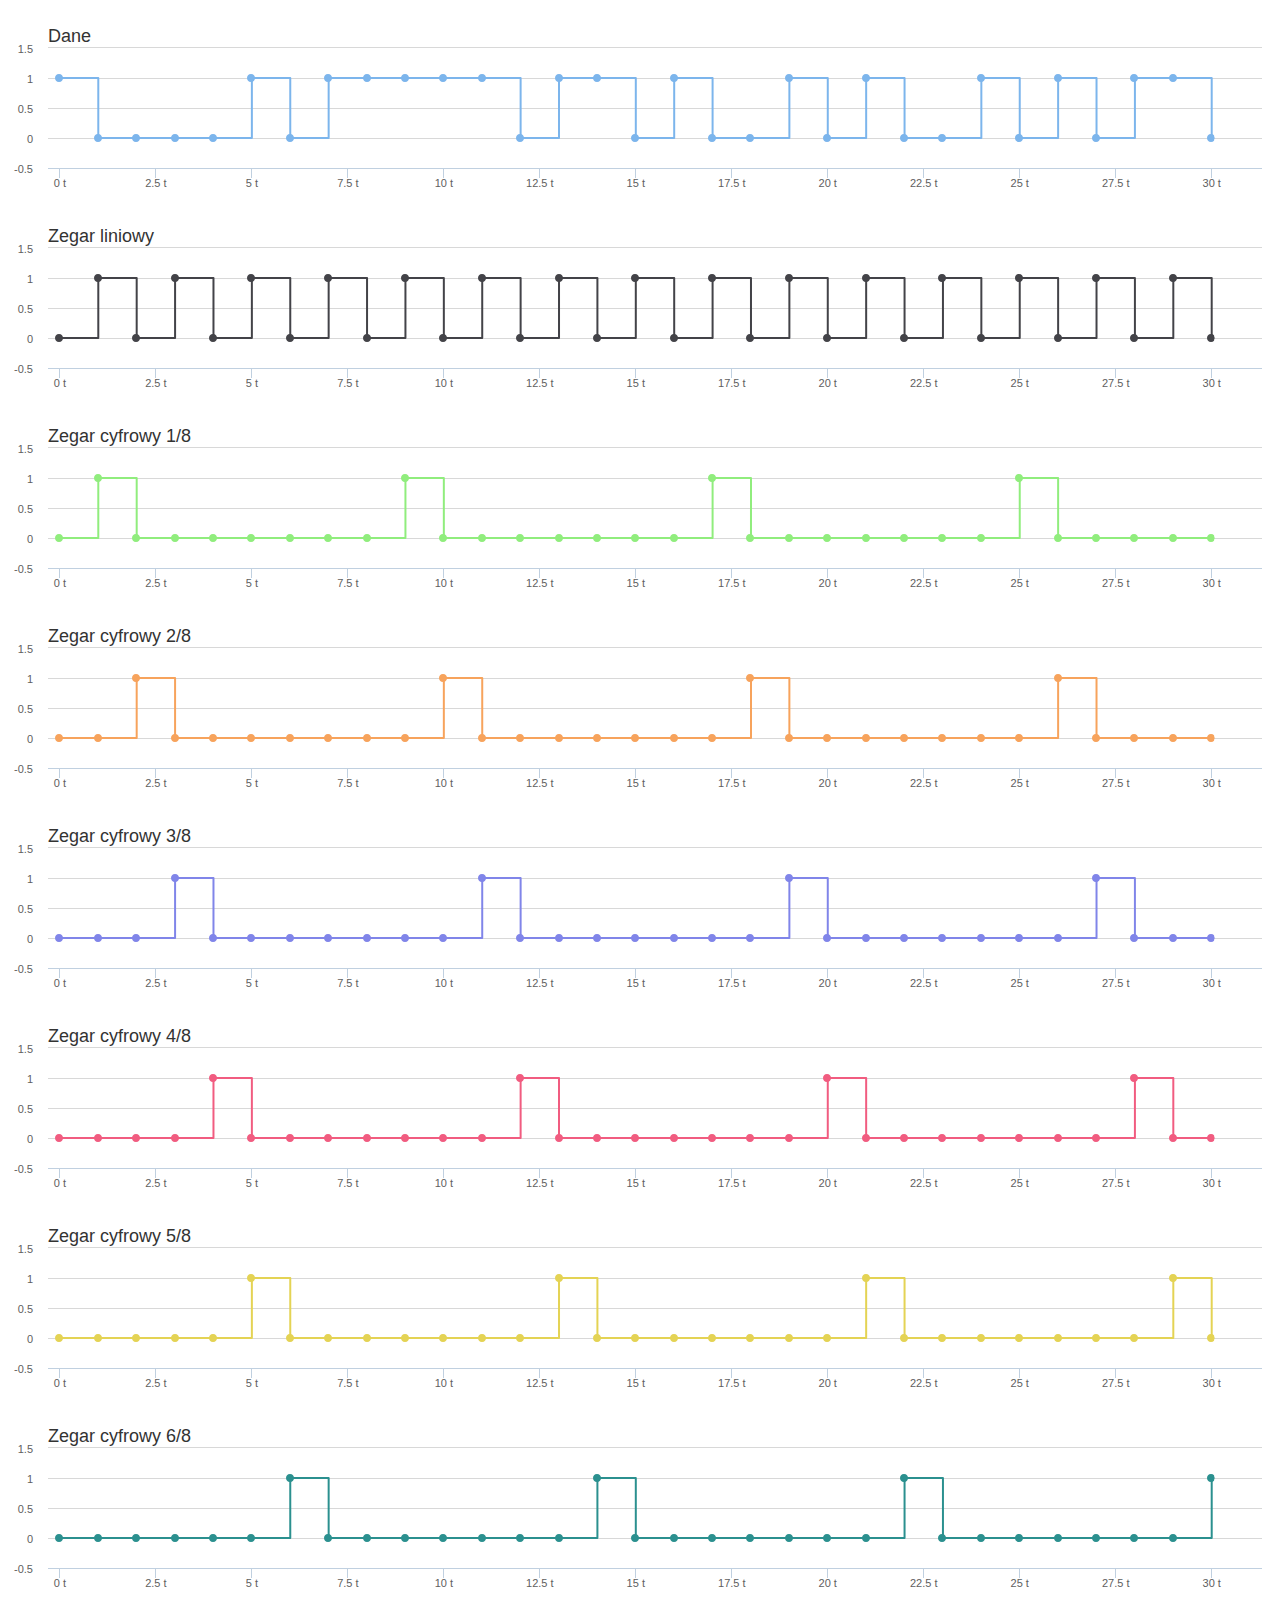
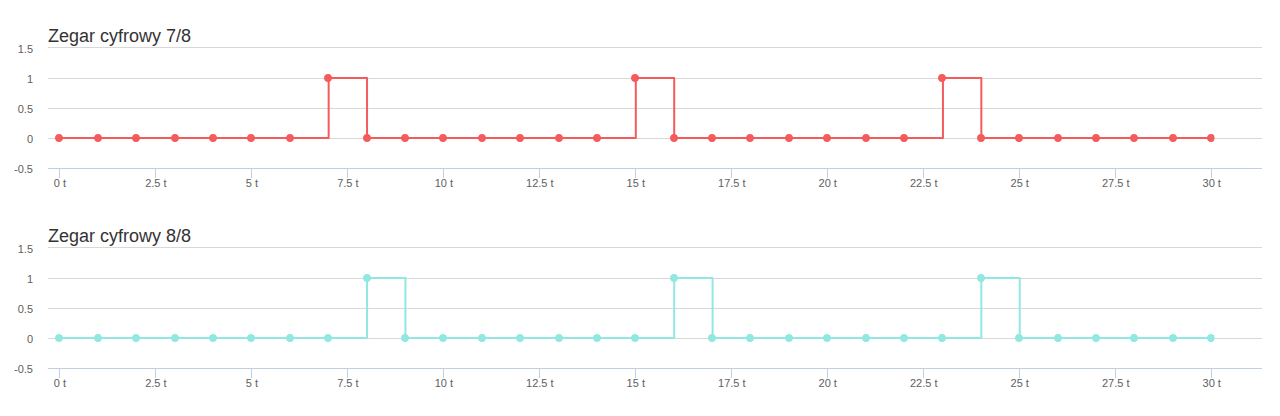
==== index.html @ 9ef0e45f "Działające zegary cyfrowe" ====
<!doctype html>
<html lang="pl">

<head>
	<title>Krotnica PCM</title>
	<meta charset="utf-8" />
	<meta name="viewport" content="width=device-width, initial-scale=1.0" />
	<meta name="msapplication-tap-highlight" content="no" />

	<link rel="stylesheet" href="css/styles.css" />
</head>

<body>

    <div id="container" style="min-width: 100%; height: 100%; margin: 0 auto"></div>

    <script src="js/wtyczki.js"></script>
    <script src="js/highcharts.js"></script>
	<script src="js/skrypty.js"></script>
</body>

</html>
---- css/styles.css ----
/* Generated by less 2.5.1 */
html {
  font-size: 16px;
}
.rickshaw_graph .detail {
  pointer-events: none;
  position: absolute;
  top: 0;
  z-index: 2;
  background: rgba(0, 0, 0, 0.1);
  bottom: 0;
  width: 1px;
  transition: opacity 0.25s linear;
  -moz-transition: opacity 0.25s linear;
  -o-transition: opacity 0.25s linear;
  -webkit-transition: opacity 0.25s linear;
}
.rickshaw_graph .detail.inactive {
  opacity: 0;
}
.rickshaw_graph .detail .item.active {
  opacity: 1;
}
.rickshaw_graph .detail .x_label {
  font-family: Arial, sans-serif;
  border-radius: 3px;
  padding: 6px;
  opacity: 0.5;
  border: 1px solid #e0e0e0;
  font-size: 12px;
  position: absolute;
  background: white;
  white-space: nowrap;
}
.rickshaw_graph .detail .x_label.left {
  left: 0;
}
.rickshaw_graph .detail .x_label.right {
  right: 0;
}
.rickshaw_graph .detail .item {
  position: absolute;
  z-index: 2;
  border-radius: 3px;
  padding: 0.25em;
  font-size: 12px;
  font-family: Arial, sans-serif;
  opacity: 0;
  background: rgba(0, 0, 0, 0.4);
  color: white;
  border: 1px solid rgba(0, 0, 0, 0.4);
  margin-left: 1em;
  margin-right: 1em;
  margin-top: -1em;
  white-space: nowrap;
}
.rickshaw_graph .detail .item.left {
  left: 0;
}
.rickshaw_graph .detail .item.right {
  right: 0;
}
.rickshaw_graph .detail .item.active {
  opacity: 1;
  background: rgba(0, 0, 0, 0.8);
}
.rickshaw_graph .detail .item:after {
  position: absolute;
  display: block;
  width: 0;
  height: 0;
  content: "";
  border: 5px solid transparent;
}
.rickshaw_graph .detail .item.left:after {
  top: 1em;
  left: -5px;
  margin-top: -5px;
  border-right-color: rgba(0, 0, 0, 0.8);
  border-left-width: 0;
}
.rickshaw_graph .detail .item.right:after {
  top: 1em;
  right: -5px;
  margin-top: -5px;
  border-left-color: rgba(0, 0, 0, 0.8);
  border-right-width: 0;
}
.rickshaw_graph .detail .dot {
  width: 4px;
  height: 4px;
  margin-left: -3px;
  margin-top: -3.5px;
  border-radius: 5px;
  position: absolute;
  box-shadow: 0 0 2px rgba(0, 0, 0, 0.6);
  box-sizing: content-box;
  -moz-box-sizing: content-box;
  background: white;
  border-width: 2px;
  border-style: solid;
  display: none;
  background-clip: padding-box;
}
.rickshaw_graph .detail .dot.active {
  display: block;
}
/* graph */
.rickshaw_graph {
  position: relative;
}
.rickshaw_graph svg {
  display: block;
  overflow: hidden;
}
/* ticks */
.rickshaw_graph .x_tick {
  position: absolute;
  top: 0;
  bottom: 0;
  width: 0px;
  border-left: 1px dotted rgba(0, 0, 0, 0.2);
  pointer-events: none;
}
.rickshaw_graph .x_tick .title {
  position: absolute;
  font-size: 12px;
  font-family: Arial, sans-serif;
  opacity: 0.5;
  white-space: nowrap;
  margin-left: 3px;
  bottom: 1px;
}
/* annotations */
.rickshaw_annotation_timeline {
  height: 1px;
  border-top: 1px solid #e0e0e0;
  margin-top: 10px;
  position: relative;
}
.rickshaw_annotation_timeline .annotation {
  position: absolute;
  height: 6px;
  width: 6px;
  margin-left: -2px;
  top: -3px;
  border-radius: 5px;
  background-color: rgba(0, 0, 0, 0.25);
}
.rickshaw_graph .annotation_line {
  position: absolute;
  top: 0;
  bottom: -6px;
  width: 0px;
  border-left: 2px solid rgba(0, 0, 0, 0.3);
  display: none;
}
.rickshaw_graph .annotation_line.active {
  display: block;
}
.rickshaw_graph .annotation_range {
  background: rgba(0, 0, 0, 0.1);
  display: none;
  position: absolute;
  top: 0;
  bottom: -6px;
}
.rickshaw_graph .annotation_range.active {
  display: block;
}
.rickshaw_graph .annotation_range.active.offscreen {
  display: none;
}
.rickshaw_annotation_timeline .annotation .content {
  background: white;
  color: black;
  opacity: 0.9;
  padding: 5px 5px;
  box-shadow: 0 0 2px rgba(0, 0, 0, 0.8);
  border-radius: 3px;
  position: relative;
  z-index: 20;
  font-size: 12px;
  padding: 6px 8px 8px;
  top: 18px;
  left: -11px;
  width: 160px;
  display: none;
  cursor: pointer;
}
.rickshaw_annotation_timeline .annotation .content:before {
  content: "\25b2";
  position: absolute;
  top: -11px;
  color: white;
  text-shadow: 0 -1px 1px rgba(0, 0, 0, 0.8);
}
.rickshaw_annotation_timeline .annotation.active,
.rickshaw_annotation_timeline .annotation:hover {
  background-color: rgba(0, 0, 0, 0.8);
  cursor: none;
}
.rickshaw_annotation_timeline .annotation .content:hover {
  z-index: 50;
}
.rickshaw_annotation_timeline .annotation.active .content {
  display: block;
}
.rickshaw_annotation_timeline .annotation:hover .content {
  display: block;
  z-index: 50;
}
.rickshaw_graph .y_axis,
.rickshaw_graph .x_axis_d3 {
  fill: none;
}
.rickshaw_graph .y_ticks .tick line,
.rickshaw_graph .x_ticks_d3 .tick {
  stroke: rgba(0, 0, 0, 0.16);
  stroke-width: 2px;
  shape-rendering: crisp-edges;
  pointer-events: none;
}
.rickshaw_graph .y_grid .tick,
.rickshaw_graph .x_grid_d3 .tick {
  z-index: -1;
  stroke: rgba(0, 0, 0, 0.2);
  stroke-width: 1px;
  stroke-dasharray: 1 1;
}
.rickshaw_graph .y_grid .tick[data-y-value="0"] {
  stroke-dasharray: 1 0;
}
.rickshaw_graph .y_grid path,
.rickshaw_graph .x_grid_d3 path {
  fill: none;
  stroke: none;
}
.rickshaw_graph .y_ticks path,
.rickshaw_graph .x_ticks_d3 path {
  fill: none;
  stroke: #808080;
}
.rickshaw_graph .y_ticks text,
.rickshaw_graph .x_ticks_d3 text {
  opacity: 0.5;
  font-size: 12px;
  pointer-events: none;
}
.rickshaw_graph .x_tick.glow .title,
.rickshaw_graph .y_ticks.glow text {
  fill: black;
  color: black;
  text-shadow: -1px 1px 0 rgba(255, 255, 255, 0.1), 1px -1px 0 rgba(255, 255, 255, 0.1), 1px 1px 0 rgba(255, 255, 255, 0.1), 0px 1px 0 rgba(255, 255, 255, 0.1), 0px -1px 0 rgba(255, 255, 255, 0.1), 1px 0px 0 rgba(255, 255, 255, 0.1), -1px 0px 0 rgba(255, 255, 255, 0.1), -1px -1px 0 rgba(255, 255, 255, 0.1);
}
.rickshaw_graph .x_tick.inverse .title,
.rickshaw_graph .y_ticks.inverse text {
  fill: white;
  color: white;
  text-shadow: -1px 1px 0 rgba(0, 0, 0, 0.8), 1px -1px 0 rgba(0, 0, 0, 0.8), 1px 1px 0 rgba(0, 0, 0, 0.8), 0px 1px 0 rgba(0, 0, 0, 0.8), 0px -1px 0 rgba(0, 0, 0, 0.8), 1px 0px 0 rgba(0, 0, 0, 0.8), -1px 0px 0 rgba(0, 0, 0, 0.8), -1px -1px 0 rgba(0, 0, 0, 0.8);
}
.rickshaw_legend {
  font-family: Arial;
  font-size: 12px;
  color: white;
  background: #404040;
  display: inline-block;
  padding: 12px 5px;
  border-radius: 2px;
  position: relative;
}
.rickshaw_legend:hover {
  z-index: 10;
}
.rickshaw_legend .swatch {
  width: 10px;
  height: 10px;
  border: 1px solid rgba(0, 0, 0, 0.2);
}
.rickshaw_legend .line {
  clear: both;
  line-height: 140%;
  padding-right: 15px;
}
.rickshaw_legend .line .swatch {
  display: inline-block;
  margin-right: 3px;
  border-radius: 2px;
}
.rickshaw_legend .label {
  margin: 0;
  white-space: nowrap;
  display: inline;
  font-size: inherit;
  background-color: transparent;
  color: inherit;
  font-weight: normal;
  line-height: normal;
  padding: 0px;
  text-shadow: none;
}
.rickshaw_legend .action:hover {
  opacity: 0.6;
}
.rickshaw_legend .action {
  margin-right: 0.2em;
  font-size: 10px;
  opacity: 0.2;
  cursor: pointer;
  font-size: 14px;
}
.rickshaw_legend .line.disabled {
  opacity: 0.4;
}
.rickshaw_legend ul {
  list-style-type: none;
  margin: 0;
  padding: 0;
  margin: 2px;
  cursor: pointer;
}
.rickshaw_legend li {
  padding: 0 0 0 2px;
  min-width: 80px;
  white-space: nowrap;
}
.rickshaw_legend li:hover {
  background: rgba(255, 255, 255, 0.08);
  border-radius: 3px;
}
.rickshaw_legend li:active {
  background: rgba(255, 255, 255, 0.2);
  border-radius: 3px;
}
#chart_container {
  display: inline-block;
  font-family: Arial, Helvetica, sans-serif;
}
#chart {
  float: left;
}
#legend {
  float: left;
  margin-left: 15px;
}
#offset_form {
  float: left;
  margin: 2em 0 0 15px;
  font-size: 13px;
}
#y_axis {
  float: left;
  width: 40px;
}
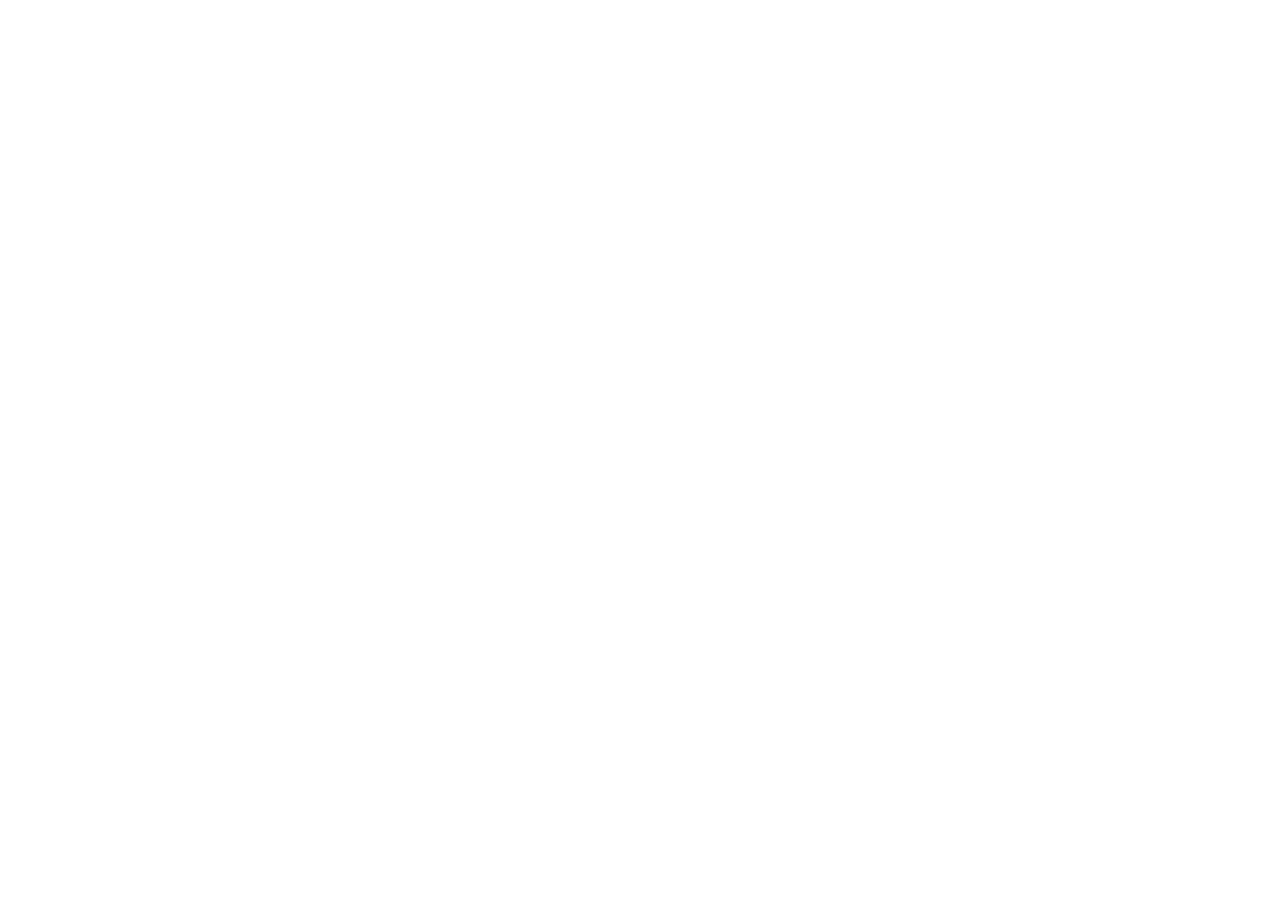
==== commit e41ee6be: "Próba z highstock i scrollbarem" ====
--- a/index.html
+++ b/index.html
@@ -15,7 +15,8 @@
     <div id="container" style="min-width: 100%; height: 100%; margin: 0 auto"></div>
 
     <script src="js/wtyczki.js"></script>
-    <script src="js/highcharts.js"></script>
+    <script src="http://code.highcharts.com/stock/1.2/highstock.js"></script>
+<!--    <script src="js/highcharts.js"></script>-->
 	<script src="js/skrypty.js"></script>
 </body>
 
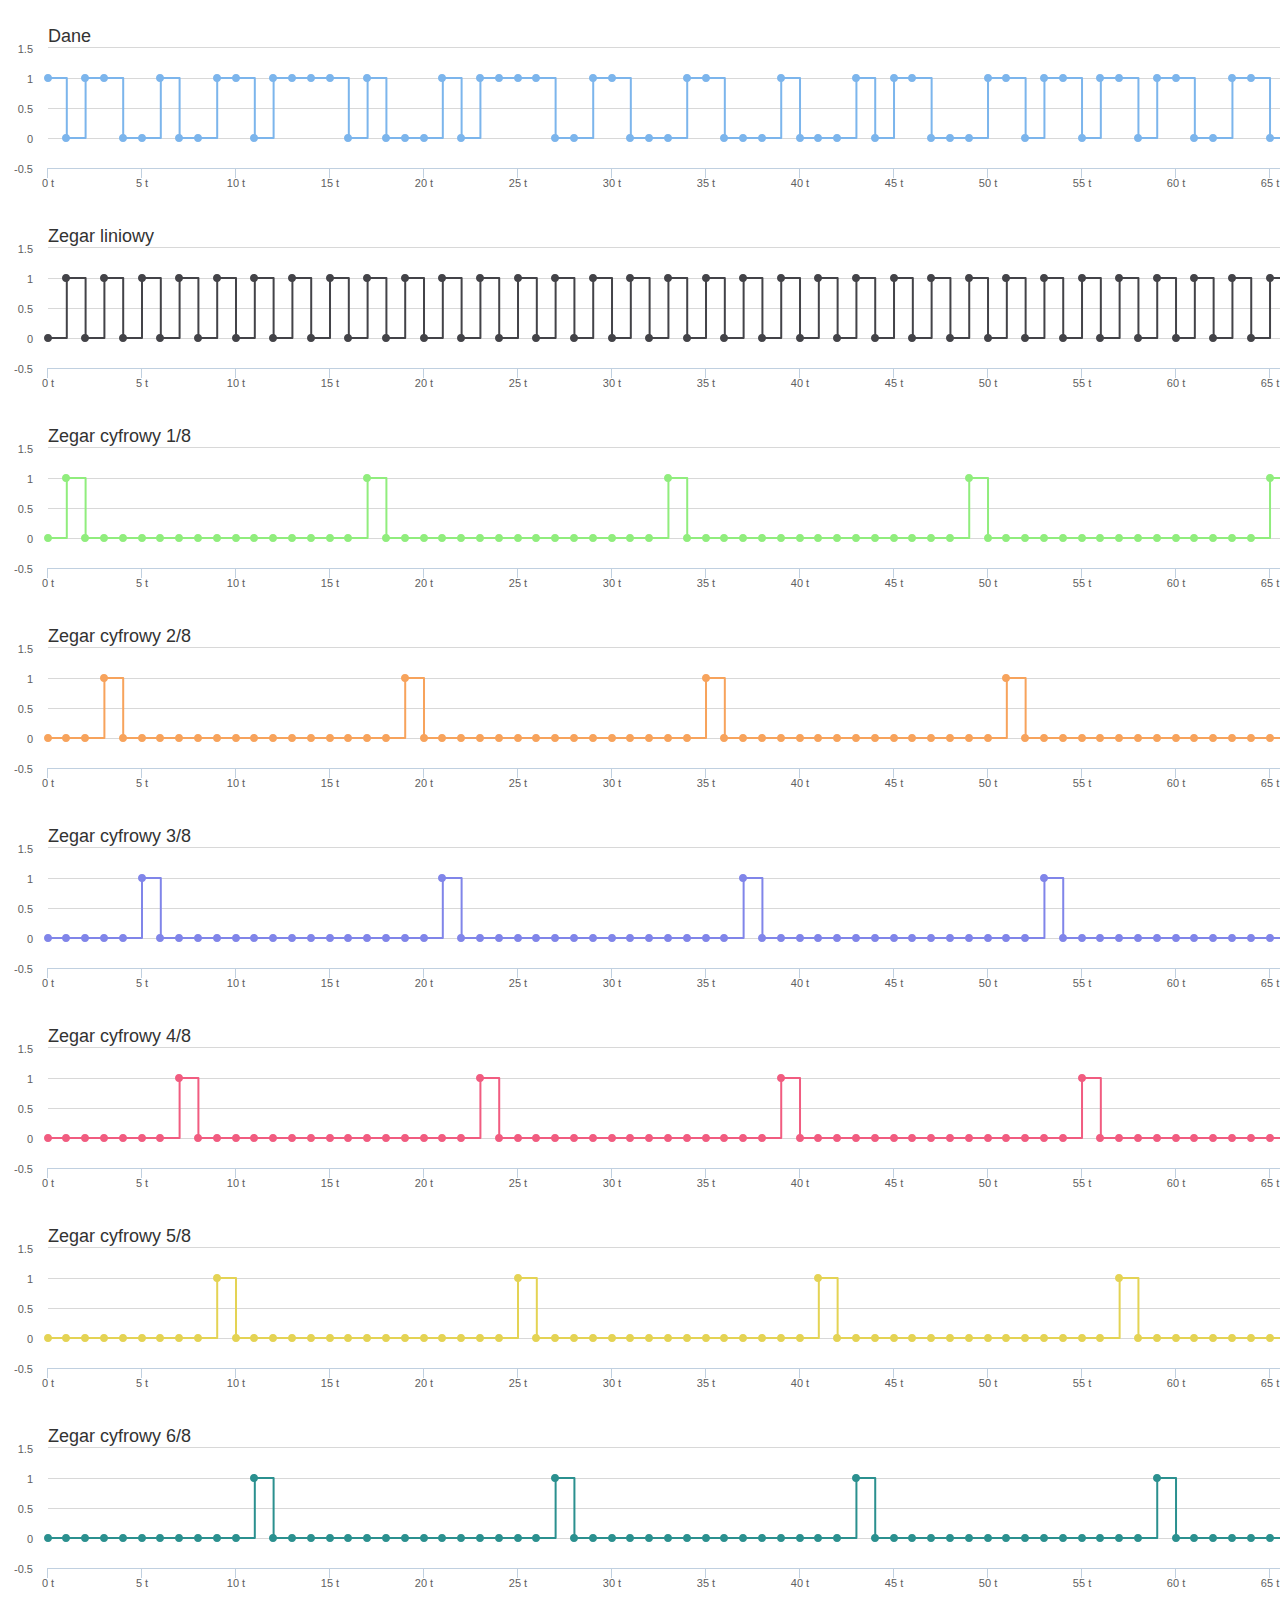
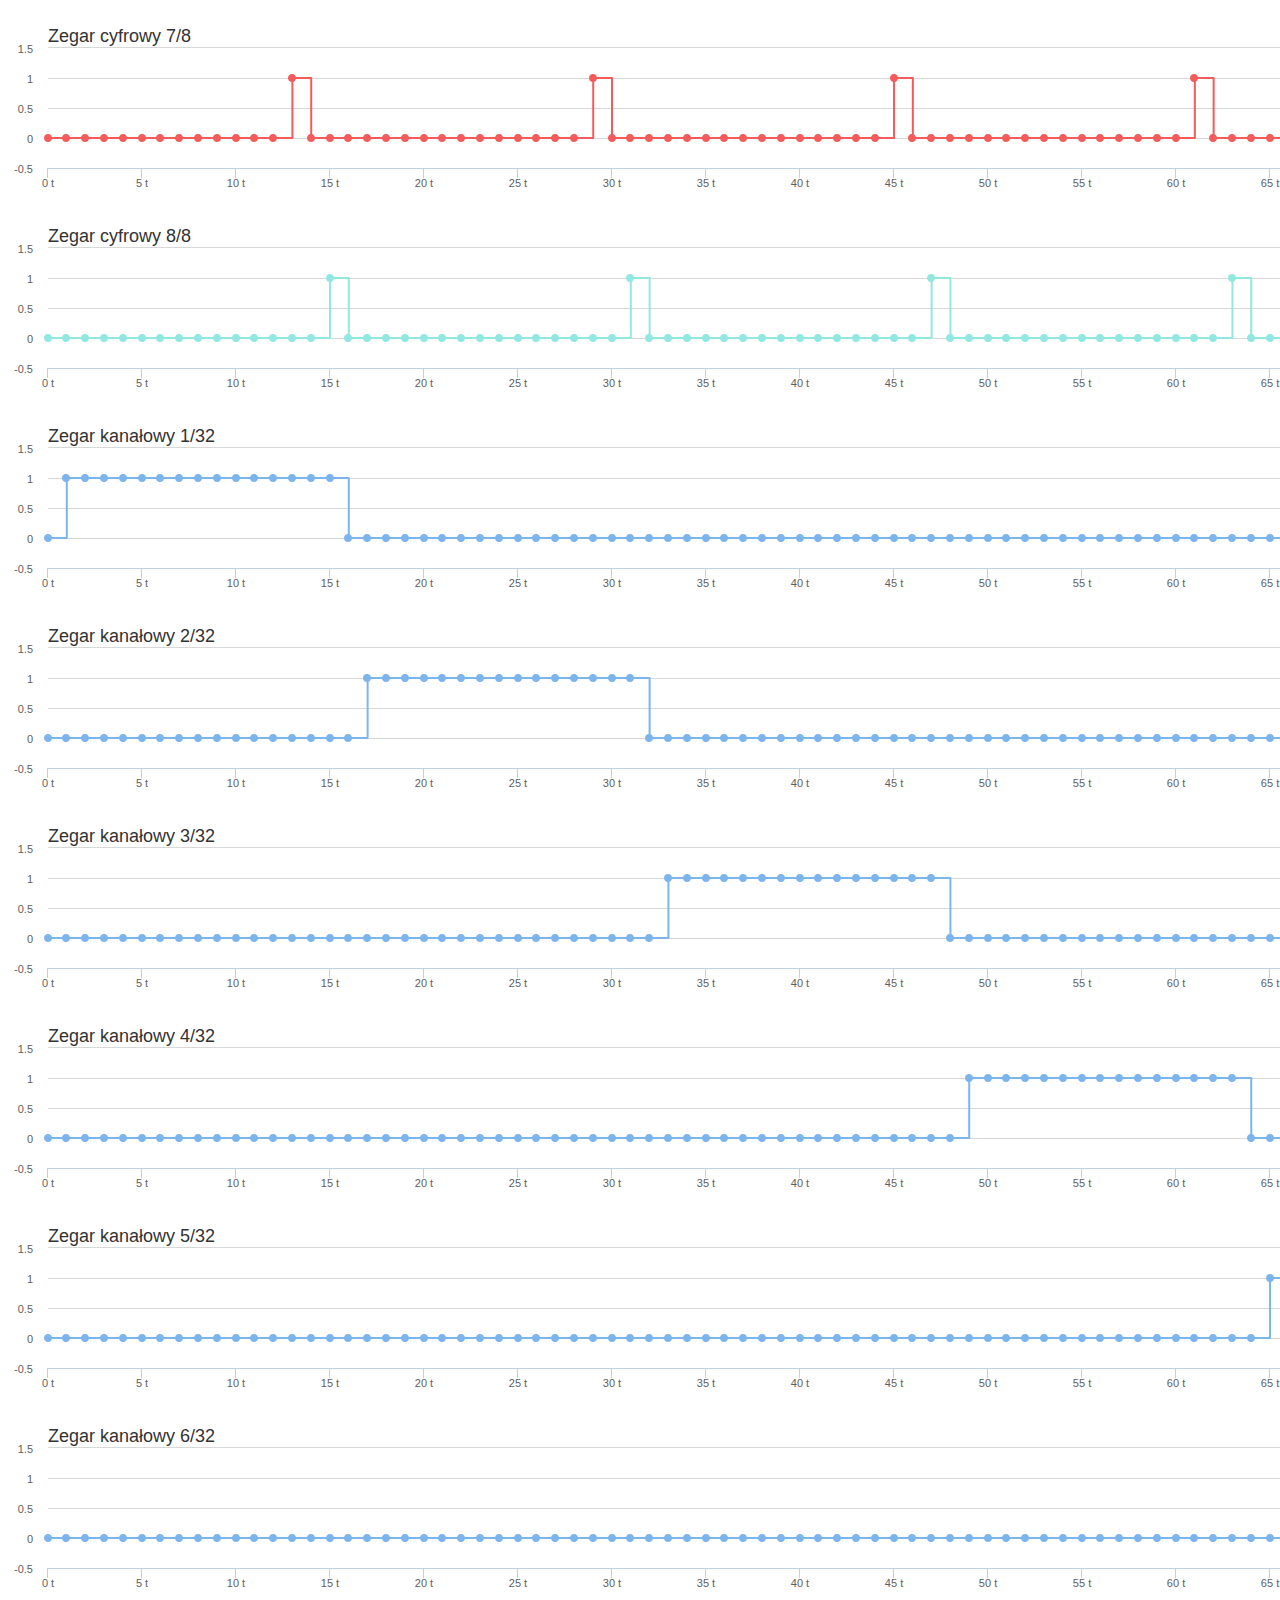
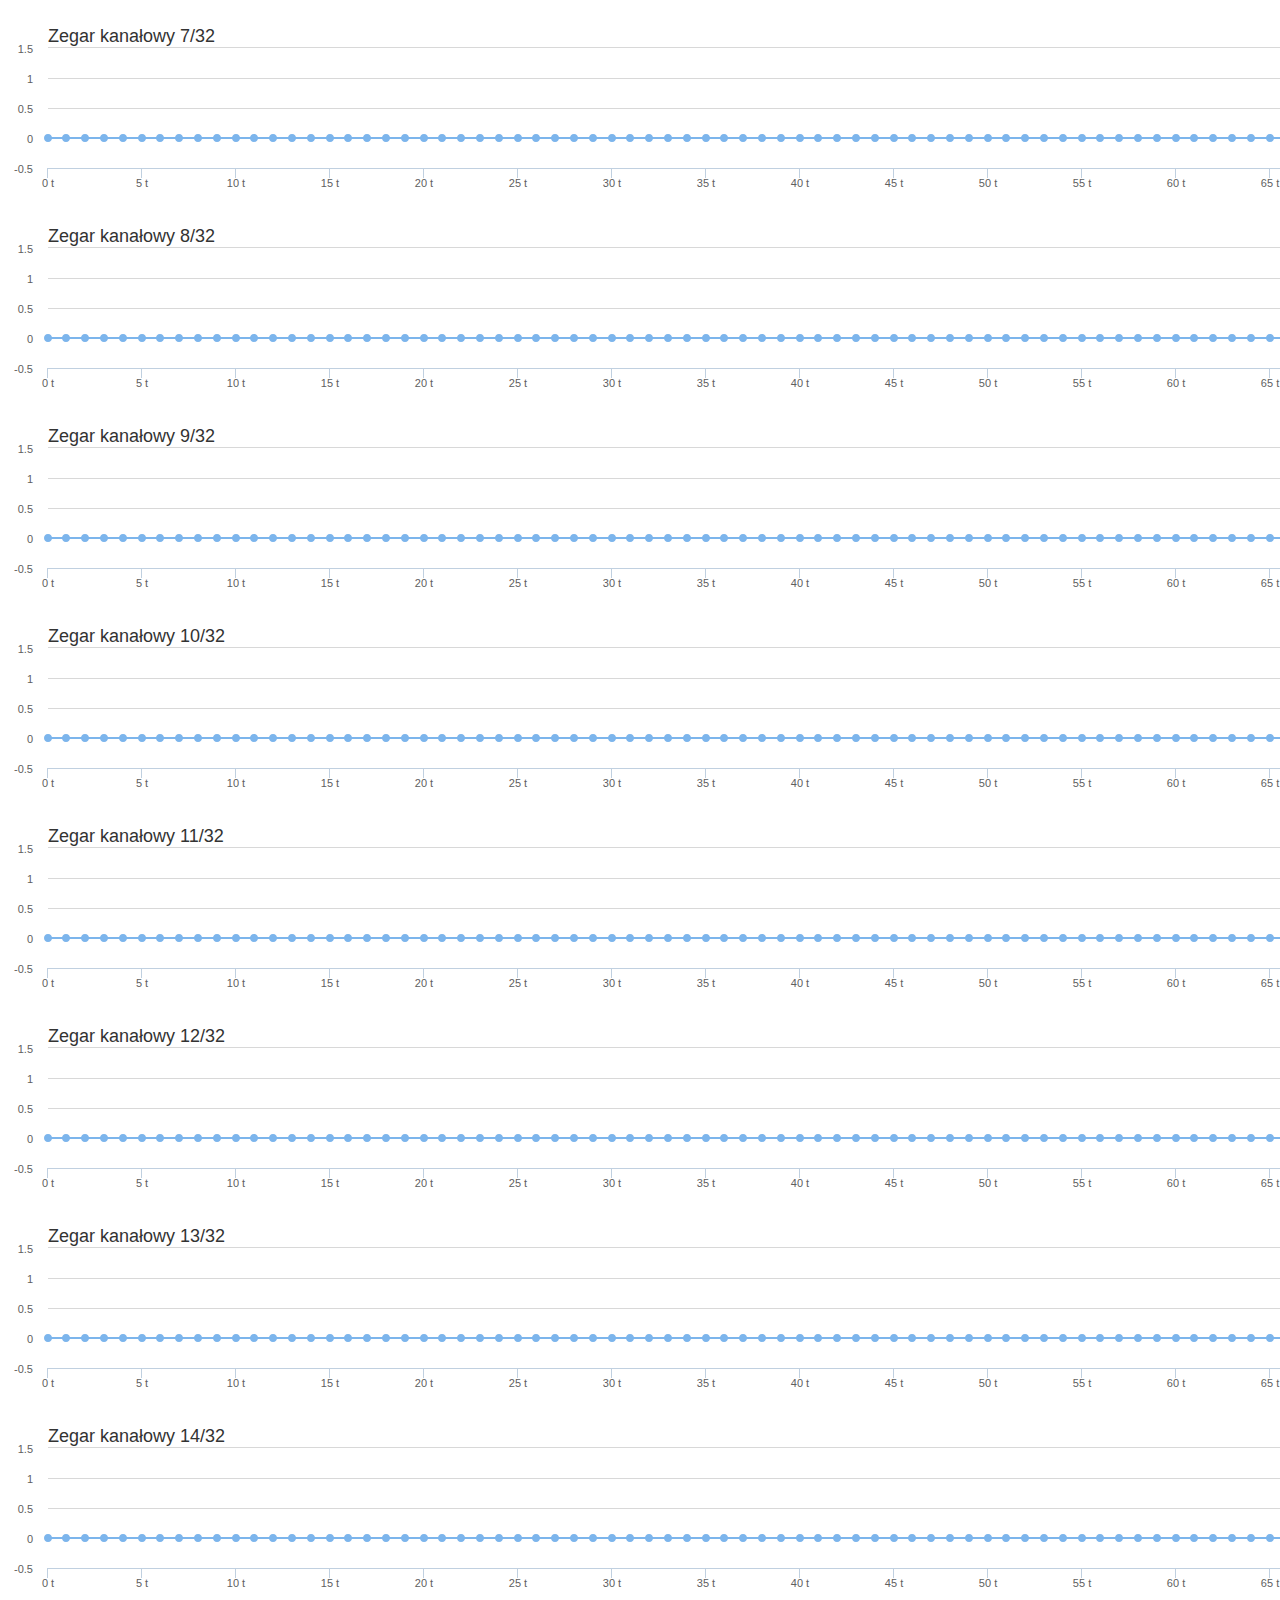
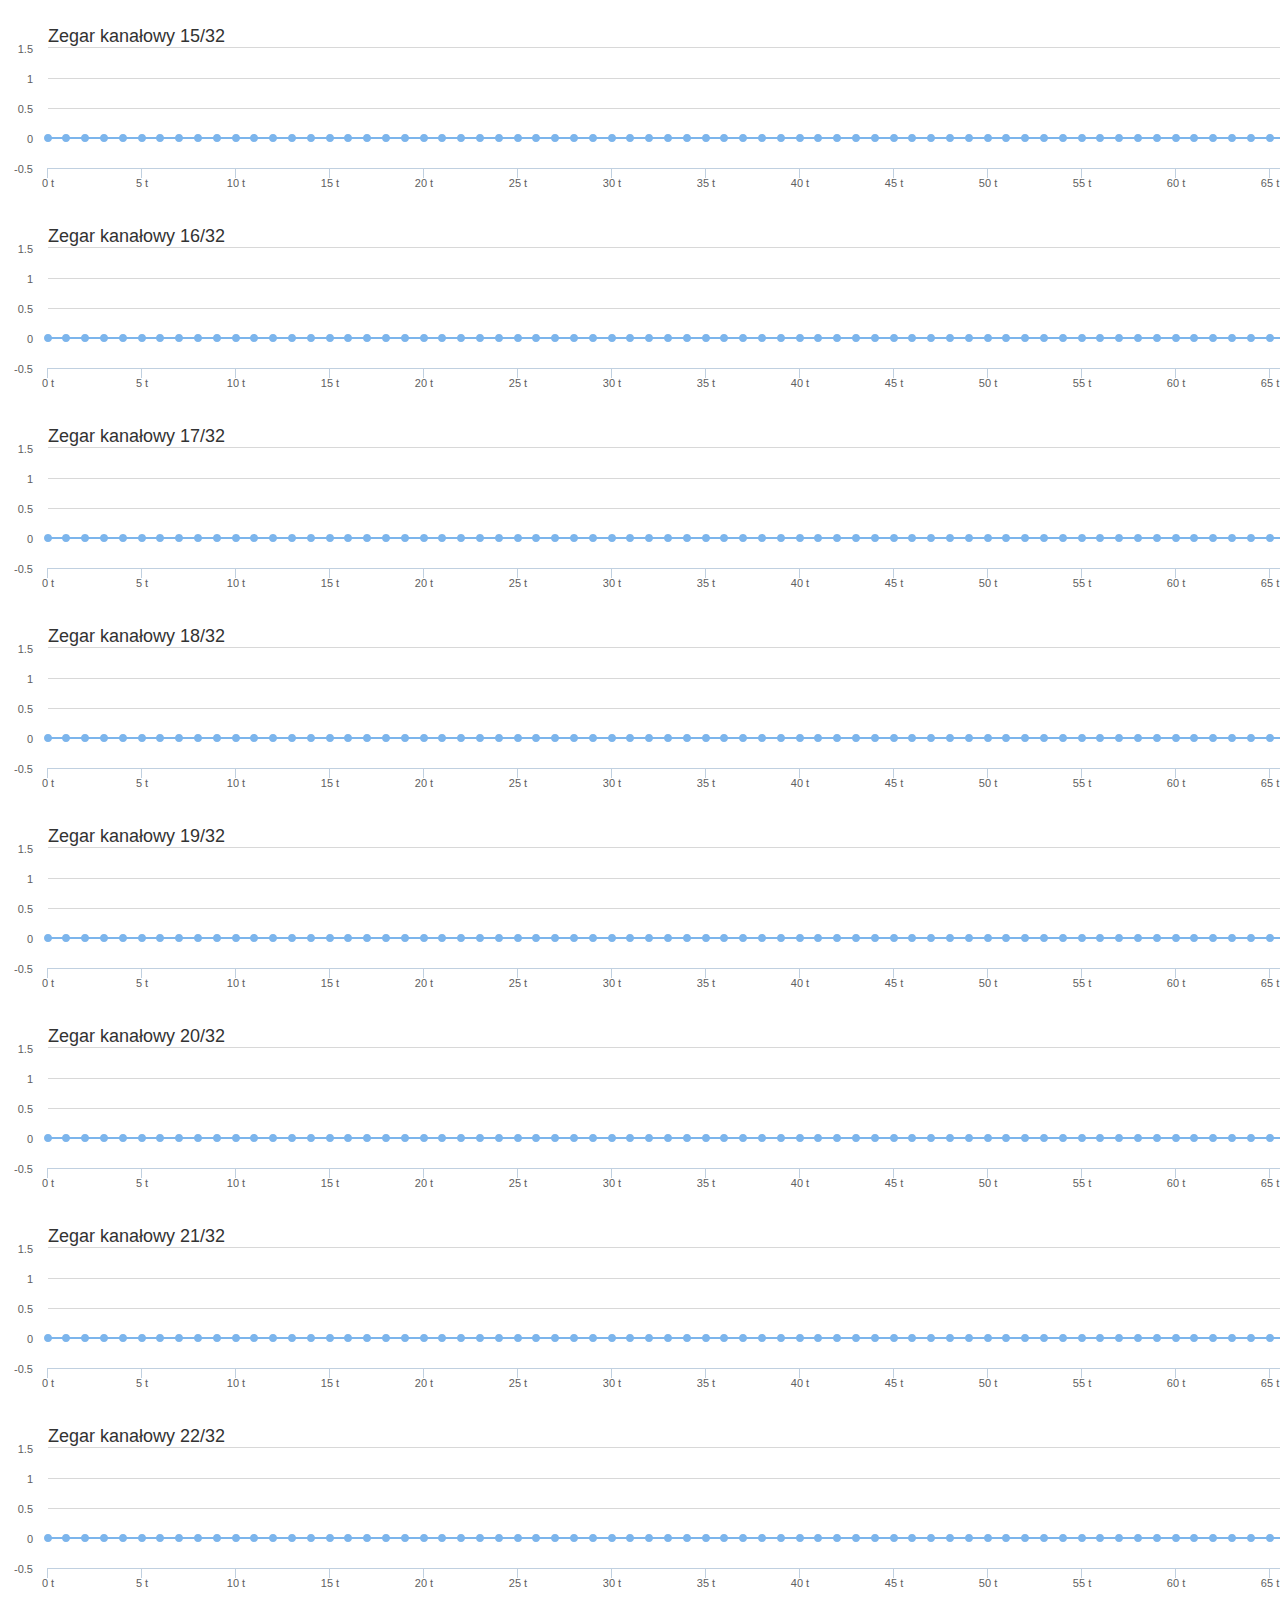
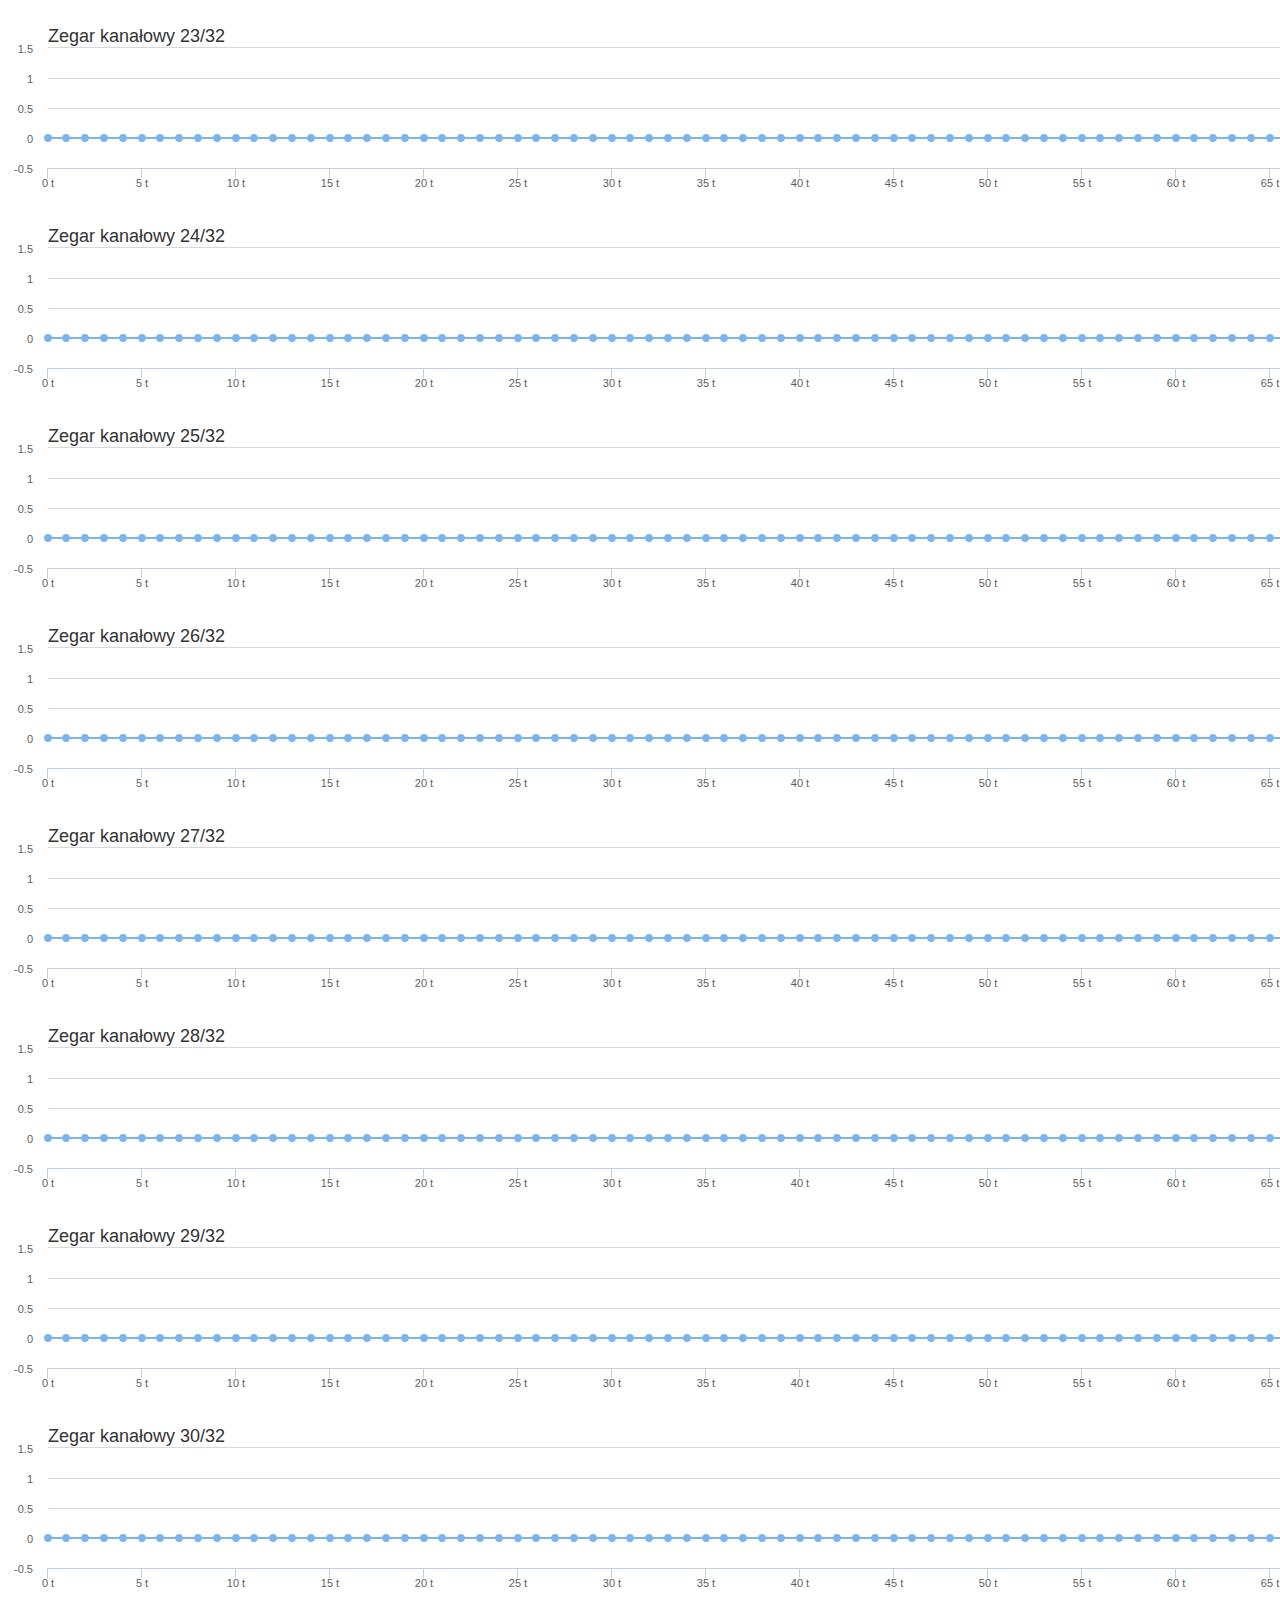
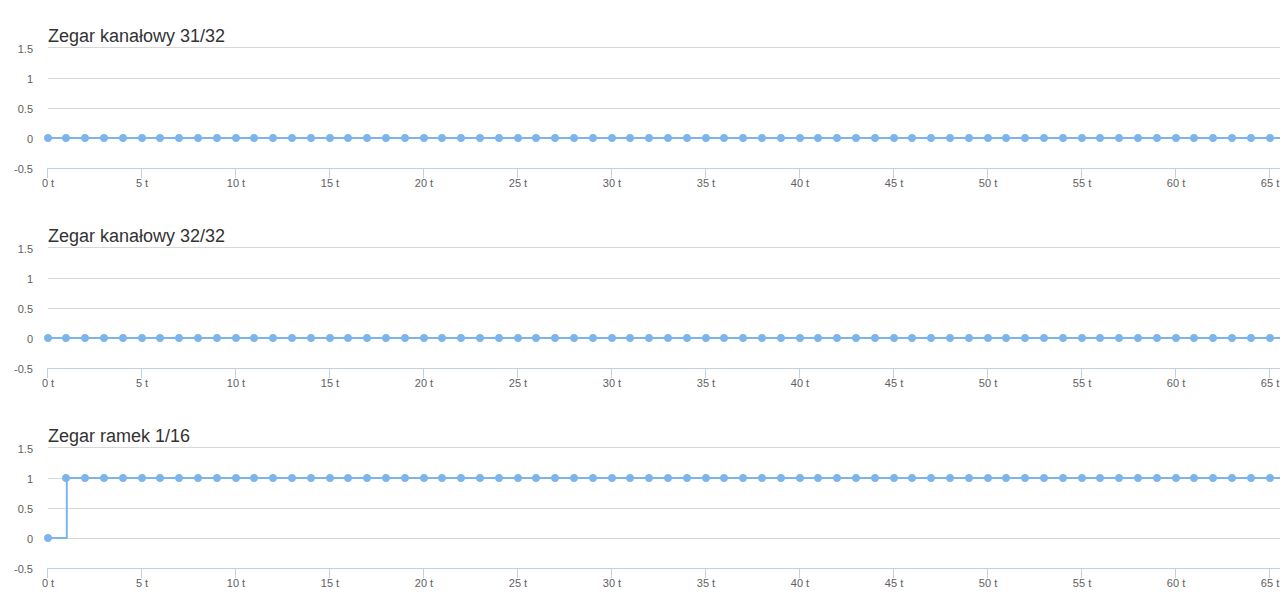
==== commit cdafd330: "Gotowe rysowanie wykresów" ====
--- a/index.html
+++ b/index.html
@@ -12,11 +12,11 @@
 
 <body>
 
-    <div id="container" style="min-width: 100%; height: 100%; margin: 0 auto"></div>
+    <div id="container"></div>
 
     <script src="js/wtyczki.js"></script>
-    <script src="http://code.highcharts.com/stock/1.2/highstock.js"></script>
-<!--    <script src="js/highcharts.js"></script>-->
+<!--    <script src="http://code.highcharts.com/stock/1.2/highstock.js"></script>-->
+    <script src="js/highcharts.js"></script>
 	<script src="js/skrypty.js"></script>
 </body>
 
--- a/css/styles.css
+++ b/css/styles.css
@@ -2,353 +2,8 @@
 html {
   font-size: 16px;
 }
-.rickshaw_graph .detail {
-  pointer-events: none;
-  position: absolute;
-  top: 0;
-  z-index: 2;
-  background: rgba(0, 0, 0, 0.1);
-  bottom: 0;
-  width: 1px;
-  transition: opacity 0.25s linear;
-  -moz-transition: opacity 0.25s linear;
-  -o-transition: opacity 0.25s linear;
-  -webkit-transition: opacity 0.25s linear;
+#container {
+  height: 100%;
+  width: 10000px;
+  margin: 0 auto;
 }
-.rickshaw_graph .detail.inactive {
-  opacity: 0;
-}
-.rickshaw_graph .detail .item.active {
-  opacity: 1;
-}
-.rickshaw_graph .detail .x_label {
-  font-family: Arial, sans-serif;
-  border-radius: 3px;
-  padding: 6px;
-  opacity: 0.5;
-  border: 1px solid #e0e0e0;
-  font-size: 12px;
-  position: absolute;
-  background: white;
-  white-space: nowrap;
-}
-.rickshaw_graph .detail .x_label.left {
-  left: 0;
-}
-.rickshaw_graph .detail .x_label.right {
-  right: 0;
-}
-.rickshaw_graph .detail .item {
-  position: absolute;
-  z-index: 2;
-  border-radius: 3px;
-  padding: 0.25em;
-  font-size: 12px;
-  font-family: Arial, sans-serif;
-  opacity: 0;
-  background: rgba(0, 0, 0, 0.4);
-  color: white;
-  border: 1px solid rgba(0, 0, 0, 0.4);
-  margin-left: 1em;
-  margin-right: 1em;
-  margin-top: -1em;
-  white-space: nowrap;
-}
-.rickshaw_graph .detail .item.left {
-  left: 0;
-}
-.rickshaw_graph .detail .item.right {
-  right: 0;
-}
-.rickshaw_graph .detail .item.active {
-  opacity: 1;
-  background: rgba(0, 0, 0, 0.8);
-}
-.rickshaw_graph .detail .item:after {
-  position: absolute;
-  display: block;
-  width: 0;
-  height: 0;
-  content: "";
-  border: 5px solid transparent;
-}
-.rickshaw_graph .detail .item.left:after {
-  top: 1em;
-  left: -5px;
-  margin-top: -5px;
-  border-right-color: rgba(0, 0, 0, 0.8);
-  border-left-width: 0;
-}
-.rickshaw_graph .detail .item.right:after {
-  top: 1em;
-  right: -5px;
-  margin-top: -5px;
-  border-left-color: rgba(0, 0, 0, 0.8);
-  border-right-width: 0;
-}
-.rickshaw_graph .detail .dot {
-  width: 4px;
-  height: 4px;
-  margin-left: -3px;
-  margin-top: -3.5px;
-  border-radius: 5px;
-  position: absolute;
-  box-shadow: 0 0 2px rgba(0, 0, 0, 0.6);
-  box-sizing: content-box;
-  -moz-box-sizing: content-box;
-  background: white;
-  border-width: 2px;
-  border-style: solid;
-  display: none;
-  background-clip: padding-box;
-}
-.rickshaw_graph .detail .dot.active {
-  display: block;
-}
-/* graph */
-.rickshaw_graph {
-  position: relative;
-}
-.rickshaw_graph svg {
-  display: block;
-  overflow: hidden;
-}
-/* ticks */
-.rickshaw_graph .x_tick {
-  position: absolute;
-  top: 0;
-  bottom: 0;
-  width: 0px;
-  border-left: 1px dotted rgba(0, 0, 0, 0.2);
-  pointer-events: none;
-}
-.rickshaw_graph .x_tick .title {
-  position: absolute;
-  font-size: 12px;
-  font-family: Arial, sans-serif;
-  opacity: 0.5;
-  white-space: nowrap;
-  margin-left: 3px;
-  bottom: 1px;
-}
-/* annotations */
-.rickshaw_annotation_timeline {
-  height: 1px;
-  border-top: 1px solid #e0e0e0;
-  margin-top: 10px;
-  position: relative;
-}
-.rickshaw_annotation_timeline .annotation {
-  position: absolute;
-  height: 6px;
-  width: 6px;
-  margin-left: -2px;
-  top: -3px;
-  border-radius: 5px;
-  background-color: rgba(0, 0, 0, 0.25);
-}
-.rickshaw_graph .annotation_line {
-  position: absolute;
-  top: 0;
-  bottom: -6px;
-  width: 0px;
-  border-left: 2px solid rgba(0, 0, 0, 0.3);
-  display: none;
-}
-.rickshaw_graph .annotation_line.active {
-  display: block;
-}
-.rickshaw_graph .annotation_range {
-  background: rgba(0, 0, 0, 0.1);
-  display: none;
-  position: absolute;
-  top: 0;
-  bottom: -6px;
-}
-.rickshaw_graph .annotation_range.active {
-  display: block;
-}
-.rickshaw_graph .annotation_range.active.offscreen {
-  display: none;
-}
-.rickshaw_annotation_timeline .annotation .content {
-  background: white;
-  color: black;
-  opacity: 0.9;
-  padding: 5px 5px;
-  box-shadow: 0 0 2px rgba(0, 0, 0, 0.8);
-  border-radius: 3px;
-  position: relative;
-  z-index: 20;
-  font-size: 12px;
-  padding: 6px 8px 8px;
-  top: 18px;
-  left: -11px;
-  width: 160px;
-  display: none;
-  cursor: pointer;
-}
-.rickshaw_annotation_timeline .annotation .content:before {
-  content: "\25b2";
-  position: absolute;
-  top: -11px;
-  color: white;
-  text-shadow: 0 -1px 1px rgba(0, 0, 0, 0.8);
-}
-.rickshaw_annotation_timeline .annotation.active,
-.rickshaw_annotation_timeline .annotation:hover {
-  background-color: rgba(0, 0, 0, 0.8);
-  cursor: none;
-}
-.rickshaw_annotation_timeline .annotation .content:hover {
-  z-index: 50;
-}
-.rickshaw_annotation_timeline .annotation.active .content {
-  display: block;
-}
-.rickshaw_annotation_timeline .annotation:hover .content {
-  display: block;
-  z-index: 50;
-}
-.rickshaw_graph .y_axis,
-.rickshaw_graph .x_axis_d3 {
-  fill: none;
-}
-.rickshaw_graph .y_ticks .tick line,
-.rickshaw_graph .x_ticks_d3 .tick {
-  stroke: rgba(0, 0, 0, 0.16);
-  stroke-width: 2px;
-  shape-rendering: crisp-edges;
-  pointer-events: none;
-}
-.rickshaw_graph .y_grid .tick,
-.rickshaw_graph .x_grid_d3 .tick {
-  z-index: -1;
-  stroke: rgba(0, 0, 0, 0.2);
-  stroke-width: 1px;
-  stroke-dasharray: 1 1;
-}
-.rickshaw_graph .y_grid .tick[data-y-value="0"] {
-  stroke-dasharray: 1 0;
-}
-.rickshaw_graph .y_grid path,
-.rickshaw_graph .x_grid_d3 path {
-  fill: none;
-  stroke: none;
-}
-.rickshaw_graph .y_ticks path,
-.rickshaw_graph .x_ticks_d3 path {
-  fill: none;
-  stroke: #808080;
-}
-.rickshaw_graph .y_ticks text,
-.rickshaw_graph .x_ticks_d3 text {
-  opacity: 0.5;
-  font-size: 12px;
-  pointer-events: none;
-}
-.rickshaw_graph .x_tick.glow .title,
-.rickshaw_graph .y_ticks.glow text {
-  fill: black;
-  color: black;
-  text-shadow: -1px 1px 0 rgba(255, 255, 255, 0.1), 1px -1px 0 rgba(255, 255, 255, 0.1), 1px 1px 0 rgba(255, 255, 255, 0.1), 0px 1px 0 rgba(255, 255, 255, 0.1), 0px -1px 0 rgba(255, 255, 255, 0.1), 1px 0px 0 rgba(255, 255, 255, 0.1), -1px 0px 0 rgba(255, 255, 255, 0.1), -1px -1px 0 rgba(255, 255, 255, 0.1);
-}
-.rickshaw_graph .x_tick.inverse .title,
-.rickshaw_graph .y_ticks.inverse text {
-  fill: white;
-  color: white;
-  text-shadow: -1px 1px 0 rgba(0, 0, 0, 0.8), 1px -1px 0 rgba(0, 0, 0, 0.8), 1px 1px 0 rgba(0, 0, 0, 0.8), 0px 1px 0 rgba(0, 0, 0, 0.8), 0px -1px 0 rgba(0, 0, 0, 0.8), 1px 0px 0 rgba(0, 0, 0, 0.8), -1px 0px 0 rgba(0, 0, 0, 0.8), -1px -1px 0 rgba(0, 0, 0, 0.8);
-}
-.rickshaw_legend {
-  font-family: Arial;
-  font-size: 12px;
-  color: white;
-  background: #404040;
-  display: inline-block;
-  padding: 12px 5px;
-  border-radius: 2px;
-  position: relative;
-}
-.rickshaw_legend:hover {
-  z-index: 10;
-}
-.rickshaw_legend .swatch {
-  width: 10px;
-  height: 10px;
-  border: 1px solid rgba(0, 0, 0, 0.2);
-}
-.rickshaw_legend .line {
-  clear: both;
-  line-height: 140%;
-  padding-right: 15px;
-}
-.rickshaw_legend .line .swatch {
-  display: inline-block;
-  margin-right: 3px;
-  border-radius: 2px;
-}
-.rickshaw_legend .label {
-  margin: 0;
-  white-space: nowrap;
-  display: inline;
-  font-size: inherit;
-  background-color: transparent;
-  color: inherit;
-  font-weight: normal;
-  line-height: normal;
-  padding: 0px;
-  text-shadow: none;
-}
-.rickshaw_legend .action:hover {
-  opacity: 0.6;
-}
-.rickshaw_legend .action {
-  margin-right: 0.2em;
-  font-size: 10px;
-  opacity: 0.2;
-  cursor: pointer;
-  font-size: 14px;
-}
-.rickshaw_legend .line.disabled {
-  opacity: 0.4;
-}
-.rickshaw_legend ul {
-  list-style-type: none;
-  margin: 0;
-  padding: 0;
-  margin: 2px;
-  cursor: pointer;
-}
-.rickshaw_legend li {
-  padding: 0 0 0 2px;
-  min-width: 80px;
-  white-space: nowrap;
-}
-.rickshaw_legend li:hover {
-  background: rgba(255, 255, 255, 0.08);
-  border-radius: 3px;
-}
-.rickshaw_legend li:active {
-  background: rgba(255, 255, 255, 0.2);
-  border-radius: 3px;
-}
-#chart_container {
-  display: inline-block;
-  font-family: Arial, Helvetica, sans-serif;
-}
-#chart {
-  float: left;
-}
-#legend {
-  float: left;
-  margin-left: 15px;
-}
-#offset_form {
-  float: left;
-  margin: 2em 0 0 15px;
-  font-size: 13px;
-}
-#y_axis {
-  float: left;
-  width: 40px;
-}
